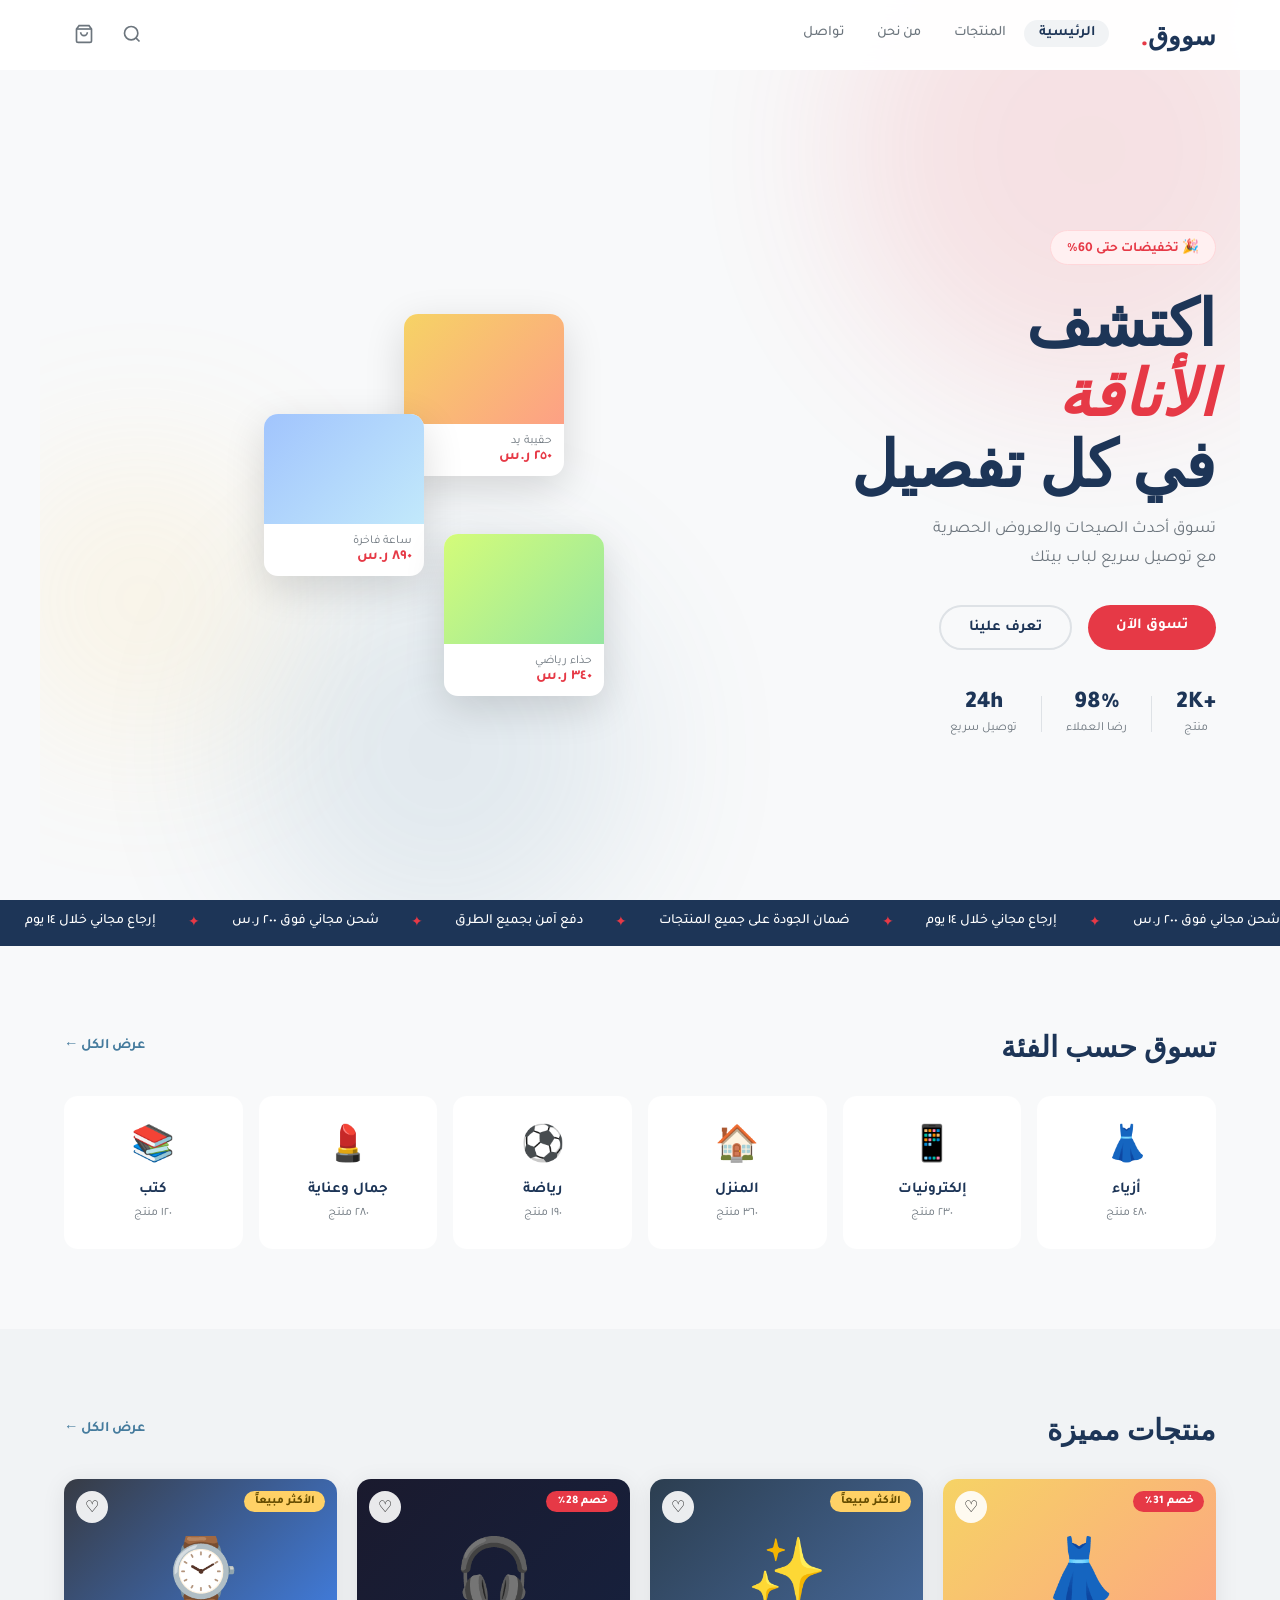
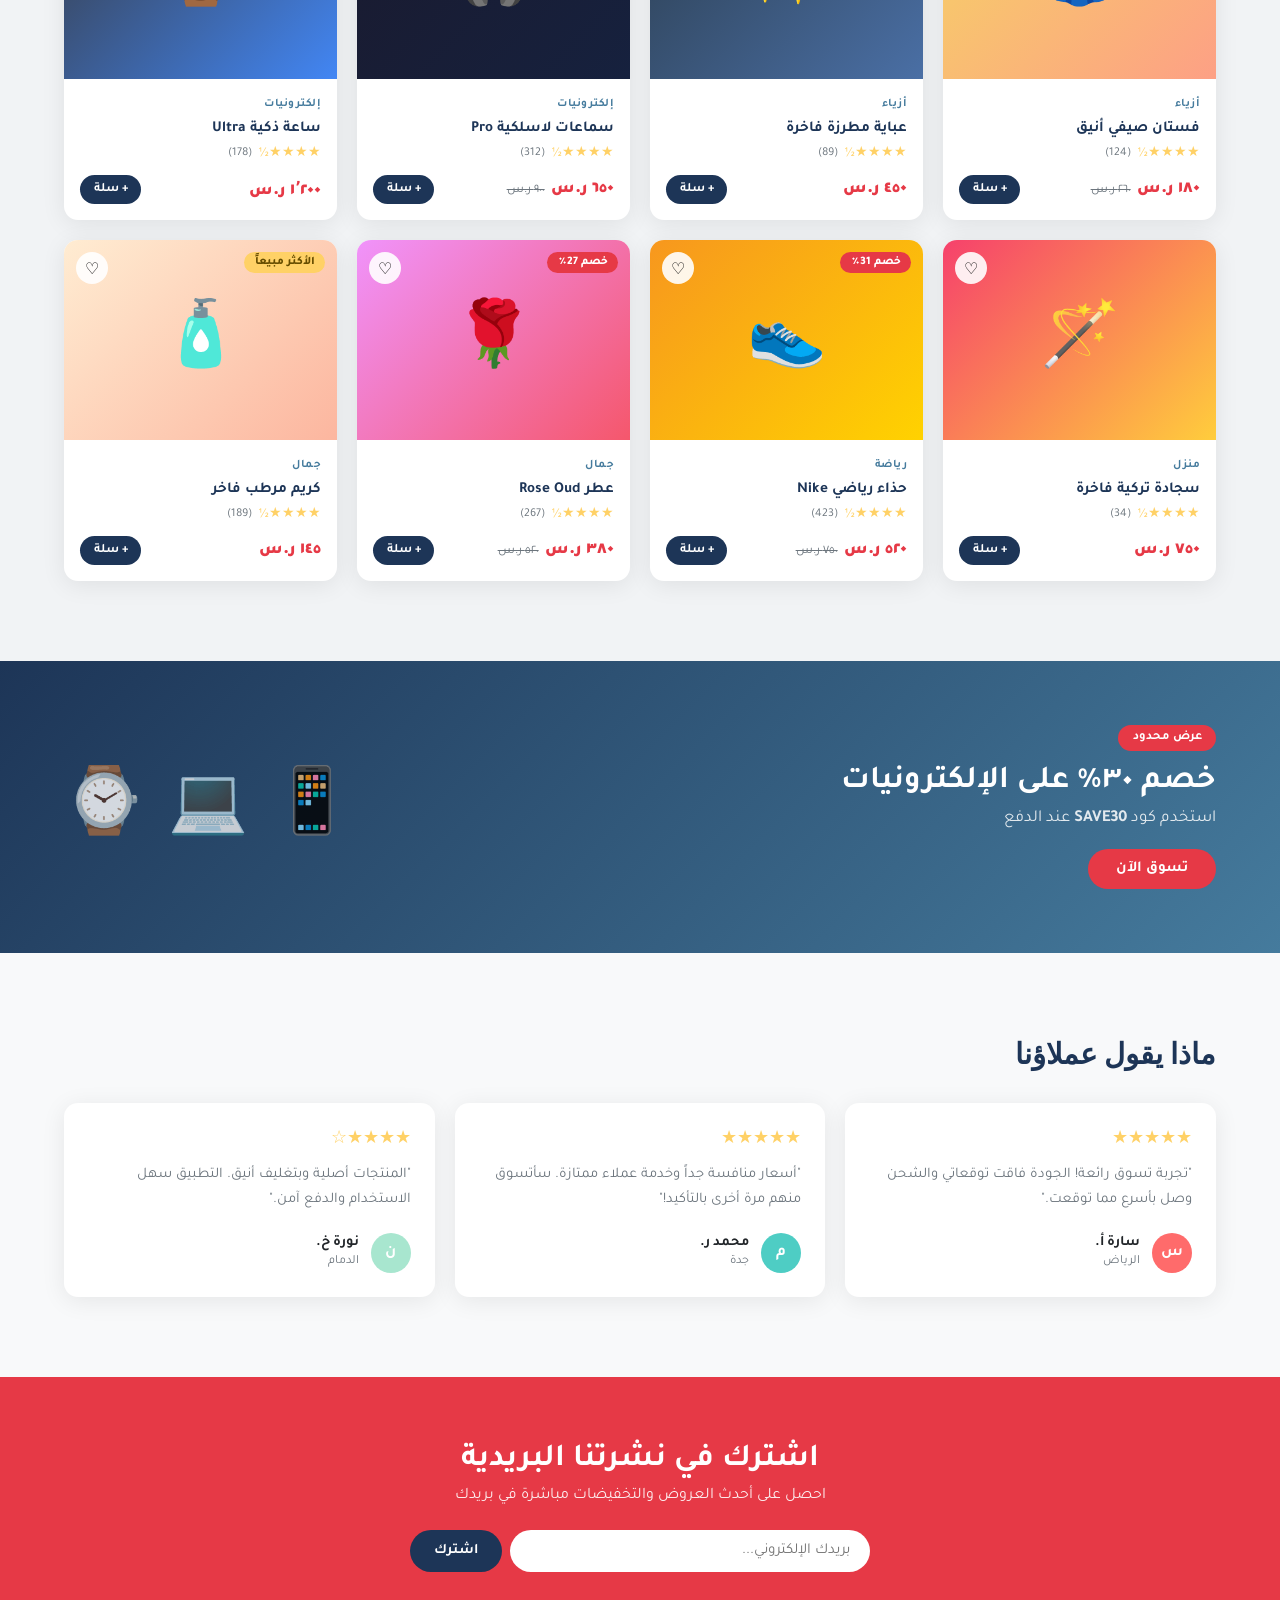
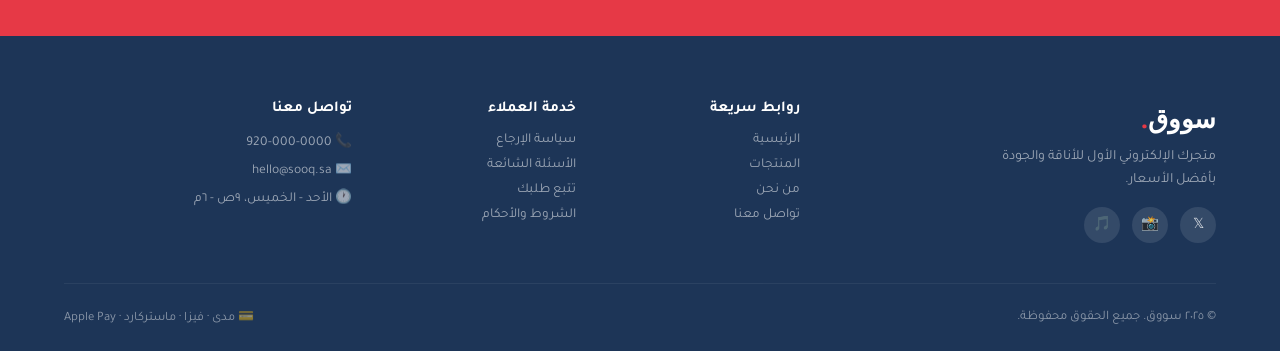
==== index.html @ a0057a0e "Add files via upload" ====
<!DOCTYPE html>
<html lang="ar" dir="rtl">
<head>
<meta charset="UTF-8">
<meta name="viewport" content="width=device-width, initial-scale=1.0">
<title>سووق — متجرك الإلكتروني</title>
<link rel="preconnect" href="https://fonts.googleapis.com">
<link href="https://fonts.googleapis.com/css2?family=Tajawal:wght@400;500;700;900&family=Playfair+Display:ital@0;1&display=swap" rel="stylesheet">
<link rel="stylesheet" href="style.css">
</head>
<body>

<!-- ═══ NAVBAR ═══ -->
<nav class="navbar" id="navbar">
  <div class="nav-inner">
    <a href="index.html" class="logo">سووق<span class="logo-dot">.</span></a>
    <ul class="nav-links">
      <li><a href="index.html" class="active">الرئيسية</a></li>
      <li><a href="products.html">المنتجات</a></li>
      <li><a href="about.html">من نحن</a></li>
      <li><a href="contact.html">تواصل</a></li>
    </ul>
    <div class="nav-actions">
      <button class="icon-btn" onclick="toggleSearch()" aria-label="بحث">
        <svg width="20" height="20" viewBox="0 0 24 24" fill="none" stroke="currentColor" stroke-width="2"><circle cx="11" cy="11" r="8"/><path d="m21 21-4.35-4.35"/></svg>
      </button>
      <a href="cart.html" class="icon-btn cart-btn" aria-label="السلة">
        <svg width="20" height="20" viewBox="0 0 24 24" fill="none" stroke="currentColor" stroke-width="2"><path d="M6 2 3 6v14a2 2 0 0 0 2 2h14a2 2 0 0 0 2-2V6l-3-4z"/><line x1="3" y1="6" x2="21" y2="6"/><path d="M16 10a4 4 0 0 1-8 0"/></svg>
        <span class="cart-badge" id="cart-count">0</span>
      </a>
      <button class="hamburger" id="hamburger" onclick="toggleMenu()">
        <span></span><span></span><span></span>
      </button>
    </div>
  </div>
  <div class="search-bar" id="search-bar">
    <input type="text" placeholder="ابحث عن منتجاتك..." id="search-input" oninput="liveSearch(this.value)">
    <div class="search-results" id="search-results"></div>
  </div>
  <div class="mobile-menu" id="mobile-menu">
    <a href="index.html">الرئيسية</a>
    <a href="products.html">المنتجات</a>
    <a href="about.html">من نحن</a>
    <a href="contact.html">تواصل</a>
  </div>
</nav>

<!-- ═══ HERO ═══ -->
<section class="hero">
  <div class="hero-bg">
    <div class="hero-shape s1"></div>
    <div class="hero-shape s2"></div>
    <div class="hero-shape s3"></div>
  </div>
  <div class="hero-content">
    <span class="hero-tag">🎉 تخفيضات حتى 60%</span>
    <h1 class="hero-title">اكتشف<br><em>الأناقة</em><br>في كل تفصيل</h1>
    <p class="hero-sub">تسوق أحدث الصيحات والعروض الحصرية<br>مع توصيل سريع لباب بيتك</p>
    <div class="hero-btns">
      <a href="products.html" class="btn-primary">تسوق الآن</a>
      <a href="about.html" class="btn-ghost">تعرف علينا</a>
    </div>
    <div class="hero-stats">
      <div class="hstat"><span>+2K</span><small>منتج</small></div>
      <div class="hstat-divider"></div>
      <div class="hstat"><span>98%</span><small>رضا العملاء</small></div>
      <div class="hstat-divider"></div>
      <div class="hstat"><span>24h</span><small>توصيل سريع</small></div>
    </div>
  </div>
  <div class="hero-visual">
    <div class="hero-card hc1">
      <div class="hc-img" style="background:linear-gradient(135deg,#f6d365,#fda085)"></div>
      <div class="hc-info"><span>حقيبة يد</span><strong>٢٥٠ ر.س</strong></div>
    </div>
    <div class="hero-card hc2">
      <div class="hc-img" style="background:linear-gradient(135deg,#a1c4fd,#c2e9fb)"></div>
      <div class="hc-info"><span>ساعة فاخرة</span><strong>٨٩٠ ر.س</strong></div>
    </div>
    <div class="hero-card hc3">
      <div class="hc-img" style="background:linear-gradient(135deg,#d4fc79,#96e6a1)"></div>
      <div class="hc-info"><span>حذاء رياضي</span><strong>٣٤٠ ر.س</strong></div>
    </div>
  </div>
</section>

<!-- ═══ MARQUEE ═══ -->
<div class="marquee-wrap">
  <div class="marquee-track">
    <span>شحن مجاني فوق ٢٠٠ ر.س</span><span class="sep">✦</span>
    <span>إرجاع مجاني خلال ١٤ يوم</span><span class="sep">✦</span>
    <span>ضمان الجودة على جميع المنتجات</span><span class="sep">✦</span>
    <span>دفع آمن بجميع الطرق</span><span class="sep">✦</span>
    <span>شحن مجاني فوق ٢٠٠ ر.س</span><span class="sep">✦</span>
    <span>إرجاع مجاني خلال ١٤ يوم</span><span class="sep">✦</span>
    <span>ضمان الجودة على جميع المنتجات</span><span class="sep">✦</span>
    <span>دفع آمن بجميع الطرق</span><span class="sep">✦</span>
  </div>
</div>

<!-- ═══ CATEGORIES ═══ -->
<section class="section categories-section">
  <div class="container">
    <div class="section-head">
      <h2>تسوق حسب الفئة</h2>
      <a href="products.html" class="see-all">عرض الكل ←</a>
    </div>
    <div class="categories-grid">
      <a href="products.html?cat=fashion" class="cat-card" style="--cat-clr:#FF6B6B">
        <div class="cat-icon">👗</div>
        <h3>أزياء</h3>
        <span>٤٨٠ منتج</span>
      </a>
      <a href="products.html?cat=electronics" class="cat-card" style="--cat-clr:#4ECDC4">
        <div class="cat-icon">📱</div>
        <h3>إلكترونيات</h3>
        <span>٢٣٠ منتج</span>
      </a>
      <a href="products.html?cat=home" class="cat-card" style="--cat-clr:#FFE66D">
        <div class="cat-icon">🏠</div>
        <h3>المنزل</h3>
        <span>٣٦٠ منتج</span>
      </a>
      <a href="products.html?cat=sports" class="cat-card" style="--cat-clr:#A8E6CF">
        <div class="cat-icon">⚽</div>
        <h3>رياضة</h3>
        <span>١٩٠ منتج</span>
      </a>
      <a href="products.html?cat=beauty" class="cat-card" style="--cat-clr:#DDA0DD">
        <div class="cat-icon">💄</div>
        <h3>جمال وعناية</h3>
        <span>٢٨٠ منتج</span>
      </a>
      <a href="products.html?cat=books" class="cat-card" style="--cat-clr:#F0B27A">
        <div class="cat-icon">📚</div>
        <h3>كتب</h3>
        <span>١٢٠ منتج</span>
      </a>
    </div>
  </div>
</section>

<!-- ═══ FEATURED PRODUCTS ═══ -->
<section class="section" style="background:var(--bg2)">
  <div class="container">
    <div class="section-head">
      <h2>منتجات مميزة</h2>
      <a href="products.html" class="see-all">عرض الكل ←</a>
    </div>
    <div class="products-grid" id="featured-grid"></div>
  </div>
</section>

<!-- ═══ BANNER ═══ -->
<section class="promo-banner">
  <div class="container">
    <div class="promo-inner">
      <div class="promo-text">
        <span class="promo-tag">عرض محدود</span>
        <h2>خصم ٣٠٪ على الإلكترونيات</h2>
        <p>استخدم كود <strong>SAVE30</strong> عند الدفع</p>
        <a href="products.html?cat=electronics" class="btn-primary">تسوق الآن</a>
      </div>
      <div class="promo-decor">
        <div class="pd1">📱</div>
        <div class="pd2">💻</div>
        <div class="pd3">⌚</div>
      </div>
    </div>
  </div>
</section>

<!-- ═══ TESTIMONIALS ═══ -->
<section class="section">
  <div class="container">
    <div class="section-head"><h2>ماذا يقول عملاؤنا</h2></div>
    <div class="testimonials-grid">
      <div class="tcard">
        <div class="stars">★★★★★</div>
        <p>"تجربة تسوق رائعة! الجودة فاقت توقعاتي والشحن وصل بأسرع مما توقعت."</p>
        <div class="tcard-author">
          <div class="avatar" style="background:#FF6B6B">س</div>
          <div><strong>سارة أ.</strong><small>الرياض</small></div>
        </div>
      </div>
      <div class="tcard">
        <div class="stars">★★★★★</div>
        <p>"أسعار منافسة جداً وخدمة عملاء ممتازة. سأتسوق منهم مرة أخرى بالتأكيد!"</p>
        <div class="tcard-author">
          <div class="avatar" style="background:#4ECDC4">م</div>
          <div><strong>محمد ر.</strong><small>جدة</small></div>
        </div>
      </div>
      <div class="tcard">
        <div class="stars">★★★★☆</div>
        <p>"المنتجات أصلية وبتغليف أنيق. التطبيق سهل الاستخدام والدفع آمن."</p>
        <div class="tcard-author">
          <div class="avatar" style="background:#A8E6CF">ن</div>
          <div><strong>نورة خ.</strong><small>الدمام</small></div>
        </div>
      </div>
    </div>
  </div>
</section>

<!-- ═══ NEWSLETTER ═══ -->
<section class="newsletter-section">
  <div class="container">
    <div class="newsletter-inner">
      <h2>اشترك في نشرتنا البريدية</h2>
      <p>احصل على أحدث العروض والتخفيضات مباشرة في بريدك</p>
      <form class="newsletter-form" onsubmit="subscribeNewsletter(event)">
        <input type="email" placeholder="بريدك الإلكتروني..." required>
        <button type="submit">اشترك</button>
      </form>
    </div>
  </div>
</section>

<!-- ═══ FOOTER ═══ -->
<footer class="footer">
  <div class="container">
    <div class="footer-grid">
      <div class="footer-brand">
        <div class="logo">سووق<span class="logo-dot">.</span></div>
        <p>متجرك الإلكتروني الأول للأناقة والجودة بأفضل الأسعار.</p>
        <div class="socials">
          <a href="#" aria-label="تويتر">𝕏</a>
          <a href="#" aria-label="انستغرام">📸</a>
          <a href="#" aria-label="تيكتوك">🎵</a>
        </div>
      </div>
      <div class="footer-col">
        <h4>روابط سريعة</h4>
        <a href="index.html">الرئيسية</a>
        <a href="products.html">المنتجات</a>
        <a href="about.html">من نحن</a>
        <a href="contact.html">تواصل معنا</a>
      </div>
      <div class="footer-col">
        <h4>خدمة العملاء</h4>
        <a href="#">سياسة الإرجاع</a>
        <a href="#">الأسئلة الشائعة</a>
        <a href="#">تتبع طلبك</a>
        <a href="#">الشروط والأحكام</a>
      </div>
      <div class="footer-col">
        <h4>تواصل معنا</h4>
        <p>📞 920-000-0000</p>
        <p>✉️ hello@sooq.sa</p>
        <p>🕐 الأحد - الخميس، ٩ص - ٦م</p>
      </div>
    </div>
    <div class="footer-bottom">
      <p>© ٢٠٢٥ سووق. جميع الحقوق محفوظة.</p>
      <div class="pay-icons">💳 مدى · فيزا · ماستركارد · Apple Pay</div>
    </div>
  </div>
</footer>

<!-- Toast -->
<div id="toast" class="toast"></div>

<script src="data.js"></script>
<script src="app.js"></script>
<script>
  renderFeatured();
</script>
</body>
</html>
---- style.css ----
/* ═══════════════════════════════════════
   سووق — style.css
   ═══════════════════════════════════════ */

:root {
  --accent: #E63946;
  --accent2: #457B9D;
  --dark: #1D3557;
  --bg: #F8F9FA;
  --bg2: #F1F3F5;
  --white: #FFFFFF;
  --text: #212529;
  --text2: #6C757D;
  --border: #DEE2E6;
  --radius: 14px;
  --radius-sm: 8px;
  --shadow: 0 4px 24px rgba(0,0,0,0.08);
  --shadow-hover: 0 12px 40px rgba(0,0,0,0.14);
  --nav-h: 68px;
  --font: 'Tajawal', sans-serif;
  --font-display: 'Playfair Display', serif;
}

* { box-sizing: border-box; margin: 0; padding: 0; }
html { scroll-behavior: smooth; }
body { font-family: var(--font); background: var(--bg); color: var(--text); direction: rtl; }
img { max-width: 100%; }
a { text-decoration: none; color: inherit; }

/* ═══ NAVBAR ═══ */
.navbar {
  position: fixed; top: 0; right: 0; left: 0; z-index: 100;
  background: rgba(255,255,255,0.95);
  backdrop-filter: blur(16px);
  border-bottom: 1px solid transparent;
  transition: border-color .3s, box-shadow .3s;
}
.navbar.scrolled { border-color: var(--border); box-shadow: 0 2px 20px rgba(0,0,0,0.07); }

.nav-inner {
  max-width: 1200px; margin: 0 auto;
  display: flex; align-items: center; gap: 2rem;
  height: var(--nav-h); padding: 0 1.5rem;
}

.logo {
  font-family: var(--font-display);
  font-size: 1.6rem; font-weight: 700;
  color: var(--dark); white-space: nowrap;
}
.logo-dot { color: var(--accent); }

.nav-links {
  display: flex; list-style: none; gap: .25rem; flex: 1;
}
.nav-links a {
  padding: .4rem .9rem; border-radius: 99px;
  font-size: .9rem; font-weight: 500; color: var(--text2);
  transition: all .2s;
}
.nav-links a:hover, .nav-links a.active { background: var(--bg2); color: var(--dark); }
.nav-links a.active { font-weight: 700; }

.nav-actions { display: flex; align-items: center; gap: .5rem; }

.icon-btn {
  width: 40px; height: 40px; border-radius: 50%;
  border: none; background: transparent; cursor: pointer;
  display: flex; align-items: center; justify-content: center;
  color: var(--text2); transition: all .2s; position: relative;
}
.icon-btn:hover { background: var(--bg2); color: var(--dark); }

.cart-btn { text-decoration: none; }
.cart-badge {
  position: absolute; top: 2px; left: 2px;
  min-width: 18px; height: 18px; border-radius: 99px;
  background: var(--accent); color: #fff;
  font-size: .65rem; font-weight: 700;
  display: flex; align-items: center; justify-content: center;
  padding: 0 4px;
}

.hamburger {
  display: none; flex-direction: column; gap: 5px;
  background: none; border: none; cursor: pointer; padding: 4px;
}
.hamburger span { display: block; width: 22px; height: 2px; background: var(--text); border-radius: 2px; transition: all .3s; }
.hamburger.open span:nth-child(1) { transform: translateY(7px) rotate(45deg); }
.hamburger.open span:nth-child(2) { opacity: 0; }
.hamburger.open span:nth-child(3) { transform: translateY(-7px) rotate(-45deg); }

/* Search */
.search-bar {
  max-height: 0; overflow: hidden; transition: max-height .35s ease;
  background: var(--white); border-top: 1px solid transparent; position: relative;
}
.search-bar.open { max-height: 300px; border-color: var(--border); }
.search-bar input {
  width: 100%; padding: 1rem 1.5rem;
  border: none; outline: none; font-family: var(--font);
  font-size: 1rem; background: transparent;
}
.search-results { position: absolute; right: 0; left: 0; background: var(--white); box-shadow: var(--shadow); border-radius: 0 0 var(--radius) var(--radius); z-index: 10; display: none; }
.sr-item { display: flex; align-items: center; gap: 1rem; padding: .75rem 1.5rem; border-bottom: 1px solid var(--bg2); transition: background .15s; }
.sr-item:hover { background: var(--bg2); }
.sr-emoji { font-size: 1.5rem; }
.sr-name { flex: 1; font-size: .9rem; }
.sr-price { color: var(--accent); font-weight: 700; font-size: .88rem; }
.sr-empty { padding: 1rem 1.5rem; color: var(--text2); font-size: .9rem; }

/* Mobile menu */
.mobile-menu { display: none; flex-direction: column; padding: 1rem 1.5rem; gap: .25rem; border-top: 1px solid var(--border); }
.mobile-menu.open { display: flex; }
.mobile-menu a { padding: .6rem .75rem; border-radius: var(--radius-sm); font-size: .95rem; font-weight: 500; color: var(--text2); }
.mobile-menu a:hover { background: var(--bg2); }

/* ═══ HERO ═══ */
.hero {
  min-height: 100vh; padding-top: var(--nav-h);
  display: grid; grid-template-columns: 1fr 1fr;
  align-items: center; gap: 2rem;
  max-width: 1200px; margin: 0 auto; padding-inline: 1.5rem;
  position: relative; overflow: hidden;
}
.hero-bg { position: absolute; inset: 0; pointer-events: none; z-index: 0; }
.hero-shape {
  position: absolute; border-radius: 50%;
  filter: blur(80px); opacity: .12;
}
.hero-shape.s1 { width: 500px; height: 500px; background: var(--accent); top: -100px; right: -100px; }
.hero-shape.s2 { width: 400px; height: 400px; background: var(--accent2); bottom: -50px; left: 200px; }
.hero-shape.s3 { width: 300px; height: 300px; background: #FFD166; top: 50%; left: -50px; }

.hero-content { position: relative; z-index: 1; }
.hero-tag {
  display: inline-block; margin-bottom: 1.25rem;
  padding: .4rem 1rem; border-radius: 99px;
  background: #FFF0F1; color: var(--accent);
  font-size: .85rem; font-weight: 700; border: 1px solid #ffd7da;
}
.hero-title {
  font-family: var(--font-display); font-size: clamp(2.5rem, 5vw, 4rem);
  line-height: 1.1; color: var(--dark); margin-bottom: 1.25rem;
}
.hero-title em { color: var(--accent); font-style: italic; }
.hero-sub { color: var(--text2); line-height: 1.7; font-size: 1.05rem; margin-bottom: 2rem; }

.hero-btns { display: flex; gap: 1rem; margin-bottom: 2.5rem; flex-wrap: wrap; }

.hero-stats { display: flex; align-items: center; gap: 1.5rem; }
.hstat { text-align: center; }
.hstat span { display: block; font-size: 1.5rem; font-weight: 900; color: var(--dark); }
.hstat small { font-size: .78rem; color: var(--text2); }
.hstat-divider { width: 1px; height: 36px; background: var(--border); }

.hero-visual { position: relative; z-index: 1; height: 420px; }
.hero-card {
  position: absolute; width: 160px;
  background: var(--white); border-radius: var(--radius);
  box-shadow: var(--shadow-hover); overflow: hidden;
  animation: float 4s ease-in-out infinite;
}
.hero-card.hc1 { right: 60px; top: 40px; animation-delay: 0s; }
.hero-card.hc2 { right: 200px; top: 140px; animation-delay: .8s; }
.hero-card.hc3 { right: 20px; top: 260px; animation-delay: 1.6s; }
.hc-img { height: 110px; }
.hc-info { padding: .6rem .75rem; }
.hc-info span { display: block; font-size: .75rem; color: var(--text2); }
.hc-info strong { font-size: .95rem; color: var(--accent); }
@keyframes float { 0%,100%{transform:translateY(0)} 50%{transform:translateY(-12px)} }

/* ═══ MARQUEE ═══ */
.marquee-wrap { background: var(--dark); color: #fff; overflow: hidden; padding: .8rem 0; }
.marquee-track {
  display: flex; gap: 2rem; width: max-content;
  animation: marquee 30s linear infinite;
  font-size: .88rem; font-weight: 500;
}
.sep { color: var(--accent); }
@keyframes marquee { from{transform:translateX(0)} to{transform:translateX(-50%)} }

/* ═══ SECTIONS ═══ */
.section { padding: 5rem 0; }
.container { max-width: 1200px; margin: 0 auto; padding: 0 1.5rem; }

.section-head {
  display: flex; align-items: center; justify-content: space-between;
  margin-bottom: 2rem;
}
.section-head h2 {
  font-family: var(--font-display); font-size: 1.8rem;
  color: var(--dark);
}
.see-all { color: var(--accent2); font-weight: 600; font-size: .9rem; transition: color .2s; }
.see-all:hover { color: var(--accent); }

/* ═══ BUTTONS ═══ */
.btn-primary {
  display: inline-block; padding: .7rem 1.75rem;
  background: var(--accent); color: #fff;
  border: none; border-radius: 99px; cursor: pointer;
  font-family: var(--font); font-size: .95rem; font-weight: 700;
  transition: all .2s; white-space: nowrap;
}
.btn-primary:hover { background: #c62e3a; transform: translateY(-1px); box-shadow: 0 6px 20px rgba(230,57,70,.35); }

.btn-ghost {
  display: inline-block; padding: .7rem 1.75rem;
  background: transparent; color: var(--dark);
  border: 2px solid var(--border); border-radius: 99px;
  font-family: var(--font); font-size: .95rem; font-weight: 600;
  transition: all .2s; white-space: nowrap;
}
.btn-ghost:hover { border-color: var(--dark); background: var(--bg2); }

.btn-outline-full {
  width: 100%; padding: .65rem; background: transparent;
  border: 1.5px solid var(--border); border-radius: var(--radius-sm);
  font-family: var(--font); font-size: .88rem; color: var(--text2);
  cursor: pointer; transition: all .2s;
}
.btn-outline-full:hover { border-color: var(--accent); color: var(--accent); }

.btn-outline-sm {
  padding: .5rem 1.25rem; background: transparent;
  border: 1.5px solid var(--border); border-radius: 99px;
  font-family: var(--font); font-size: .85rem; cursor: pointer;
  transition: all .2s;
}
.btn-outline-sm:hover { border-color: var(--dark); }
.full-btn { width: 100%; justify-content: center; border-radius: var(--radius-sm); }

/* ═══ CATEGORIES ═══ */
.categories-grid {
  display: grid; grid-template-columns: repeat(6, 1fr); gap: 1rem;
}
.cat-card {
  background: var(--white); border-radius: var(--radius);
  padding: 1.5rem 1rem; text-align: center;
  border: 2px solid transparent; transition: all .25s;
  cursor: pointer; display: block;
}
.cat-card:hover { border-color: var(--cat-clr); transform: translateY(-4px); box-shadow: var(--shadow); }
.cat-icon { font-size: 2.2rem; margin-bottom: .6rem; }
.cat-card h3 { font-size: .95rem; font-weight: 700; margin-bottom: .3rem; color: var(--dark); }
.cat-card span { font-size: .78rem; color: var(--text2); }

/* ═══ PRODUCT CARD ═══ */
.products-grid {
  display: grid; grid-template-columns: repeat(auto-fill, minmax(220px, 1fr)); gap: 1.25rem;
}
.products-grid.list-view { grid-template-columns: 1fr; }
.products-grid.list-view .product-card { display: flex; gap: 1rem; }
.products-grid.list-view .pc-thumb { width: 140px; height: 140px; flex-shrink: 0; border-radius: var(--radius-sm) 0 0 var(--radius-sm); }
.products-grid.list-view .pc-body { flex: 1; padding: 1rem; }

.product-card {
  background: var(--white); border-radius: var(--radius);
  overflow: hidden; box-shadow: var(--shadow);
  transition: all .25s; cursor: pointer;
}
.product-card:hover { transform: translateY(-5px); box-shadow: var(--shadow-hover); }
.product-card.mini .pc-thumb { height: 140px; }

.pc-thumb {
  height: 200px; position: relative;
  display: flex; align-items: center; justify-content: center;
}
.pc-emoji { font-size: 4rem; }
.pc-badge {
  position: absolute; top: .75rem; right: .75rem;
  padding: .25rem .65rem; border-radius: 99px;
  font-size: .72rem; font-weight: 800;
}
.badge-sale { background: var(--accent); color: #fff; }
.badge-best { background: #FFD166; color: #664d00; }
.badge-new { background: #4ECDC4; color: #fff; }

.pc-wishlist {
  position: absolute; top: .75rem; left: .75rem;
  width: 32px; height: 32px; border-radius: 50%;
  border: none; background: rgba(255,255,255,.9);
  font-size: 1rem; cursor: pointer; transition: all .2s;
  display: flex; align-items: center; justify-content: center;
}
.pc-wishlist:hover { background: #fff; transform: scale(1.1); }
.pc-wishlist.wishlisted { color: var(--accent); }

.pc-body { padding: 1rem; }
.pc-cat { font-size: .72rem; color: var(--accent2); font-weight: 700; text-transform: uppercase; letter-spacing: .5px; }
.pc-name { font-size: .95rem; font-weight: 700; margin: .3rem 0; color: var(--dark); line-height: 1.3; }
.pc-rating { display: flex; align-items: center; gap: .4rem; margin-bottom: .75rem; }
.stars-sm { color: #FFD166; font-size: .85rem; }
.pc-reviews { font-size: .75rem; color: var(--text2); }

.pc-price-row { display: flex; align-items: center; justify-content: space-between; gap: .5rem; }
.pc-prices { display: flex; align-items: baseline; gap: .4rem; flex-wrap: wrap; }
.pc-price { font-size: 1.05rem; font-weight: 900; color: var(--accent); }
.pc-old-price { font-size: .8rem; color: var(--text2); text-decoration: line-through; }

.add-cart-btn {
  padding: .4rem .85rem; background: var(--dark);
  color: #fff; border: none; border-radius: 99px;
  font-family: var(--font); font-size: .8rem; font-weight: 700;
  cursor: pointer; transition: background .2s; white-space: nowrap;
}
.add-cart-btn:hover { background: var(--accent); }

.no-results {
  grid-column: 1/-1; text-align: center;
  padding: 4rem 1rem; color: var(--text2); font-size: 1rem; line-height: 2;
}

/* ═══ PAGE HERO ═══ */
.page-hero {
  background: linear-gradient(135deg, var(--dark), var(--accent2));
  color: #fff; text-align: center;
  padding: calc(var(--nav-h) + 3rem) 1.5rem 3rem;
}
.page-hero h1 { font-family: var(--font-display); font-size: 2.5rem; margin-bottom: .5rem; }
.page-hero p { opacity: .85; font-size: 1.05rem; }

/* ═══ PRODUCTS LAYOUT ═══ */
.products-layout { display: grid; grid-template-columns: 240px 1fr; gap: 2rem; align-items: start; }

.filters-sidebar {
  background: var(--white); border-radius: var(--radius);
  padding: 1.5rem; box-shadow: var(--shadow);
  position: sticky; top: calc(var(--nav-h) + 1rem);
  display: flex; flex-direction: column; gap: 1.5rem;
}
.filter-block {}
.filter-block h3 {
  font-size: .95rem; font-weight: 700; color: var(--dark);
  margin-bottom: .75rem; padding-bottom: .5rem;
  border-bottom: 1.5px solid var(--bg2);
}
.filter-check {
  display: flex; align-items: center; gap: .6rem;
  font-size: .88rem; color: var(--text2); cursor: pointer;
  padding: .3rem 0; transition: color .15s;
}
.filter-check:hover { color: var(--dark); }
.filter-check input { accent-color: var(--accent); cursor: pointer; }

.price-range { display: flex; flex-direction: column; gap: .5rem; }
.price-range input[type=range] { accent-color: var(--accent); width: 100%; }
.price-display { display: flex; justify-content: space-between; font-size: .8rem; color: var(--text2); }

.products-toolbar {
  display: flex; align-items: center; justify-content: space-between;
  margin-bottom: 1.25rem; flex-wrap: wrap; gap: .5rem;
}
.results-count { font-size: .88rem; color: var(--text2); font-weight: 500; }
.toolbar-right { display: flex; align-items: center; gap: .75rem; }

.toolbar-right select {
  padding: .4rem .75rem; border: 1.5px solid var(--border);
  border-radius: var(--radius-sm); font-family: var(--font);
  font-size: .85rem; cursor: pointer; background: var(--white);
}
.view-toggle { display: flex; gap: 4px; }
.vbtn {
  width: 36px; height: 36px; border: 1.5px solid var(--border);
  border-radius: var(--radius-sm); background: var(--white);
  cursor: pointer; font-size: 1rem; transition: all .15s;
}
.vbtn.active { background: var(--dark); color: #fff; border-color: var(--dark); }

.pagination { display: flex; gap: 6px; justify-content: center; margin-top: 2rem; flex-wrap: wrap; }
.pg-btn {
  width: 38px; height: 38px; border: 1.5px solid var(--border);
  border-radius: var(--radius-sm); background: var(--white);
  cursor: pointer; font-family: var(--font); font-size: .88rem;
  transition: all .15s;
}
.pg-btn:hover { border-color: var(--dark); }
.pg-btn.active { background: var(--accent); border-color: var(--accent); color: #fff; font-weight: 700; }

/* ═══ PROMO BANNER ═══ */
.promo-banner { background: linear-gradient(135deg, #1D3557, #457B9D); color: #fff; padding: 4rem 0; }
.promo-inner { display: flex; align-items: center; justify-content: space-between; gap: 2rem; }
.promo-tag {
  display: inline-block; background: var(--accent); padding: .3rem .9rem;
  border-radius: 99px; font-size: .8rem; font-weight: 700; margin-bottom: .75rem;
}
.promo-text h2 { font-size: 2rem; margin-bottom: .5rem; }
.promo-text p { opacity: .85; margin-bottom: 1.25rem; font-size: 1.05rem; }
.promo-decor { font-size: 4rem; display: flex; gap: 1.5rem; opacity: .8; }
.pd1 { animation: float 3s ease-in-out infinite; }
.pd2 { animation: float 3s ease-in-out infinite .6s; }
.pd3 { animation: float 3s ease-in-out infinite 1.2s; }

/* ═══ TESTIMONIALS ═══ */
.testimonials-grid { display: grid; grid-template-columns: repeat(3, 1fr); gap: 1.25rem; }
.tcard {
  background: var(--white); border-radius: var(--radius);
  padding: 1.5rem; box-shadow: var(--shadow);
}
.stars { color: #FFD166; font-size: 1.1rem; margin-bottom: .75rem; }
.tcard > p { font-size: .92rem; color: var(--text2); line-height: 1.7; margin-bottom: 1.25rem; }
.tcard-author { display: flex; align-items: center; gap: .75rem; }
.avatar {
  width: 40px; height: 40px; border-radius: 50%;
  display: flex; align-items: center; justify-content: center;
  font-size: 1rem; font-weight: 700; color: #fff; flex-shrink: 0;
}
.tcard-author strong { display: block; font-size: .9rem; }
.tcard-author small { font-size: .78rem; color: var(--text2); }

/* ═══ NEWSLETTER ═══ */
.newsletter-section { background: var(--accent); color: #fff; padding: 4rem 0; }
.newsletter-inner { text-align: center; }
.newsletter-inner h2 { font-size: 2rem; margin-bottom: .5rem; }
.newsletter-inner p { opacity: .9; margin-bottom: 1.5rem; font-size: 1rem; }
.newsletter-form { display: flex; max-width: 460px; margin: 0 auto; gap: .5rem; }
.newsletter-form input {
  flex: 1; padding: .75rem 1.25rem; border: none;
  border-radius: 99px; font-family: var(--font); font-size: .95rem;
}
.newsletter-form input:focus { outline: none; }
.newsletter-form button {
  padding: .75rem 1.5rem; background: var(--dark); color: #fff;
  border: none; border-radius: 99px; cursor: pointer;
  font-family: var(--font); font-size: .9rem; font-weight: 700;
  white-space: nowrap;
}

/* ═══ FOOTER ═══ */
.footer { background: var(--dark); color: rgba(255,255,255,.8); padding: 4rem 0 1.5rem; }
.footer-grid { display: grid; grid-template-columns: 2fr 1fr 1fr 1.5fr; gap: 2rem; margin-bottom: 2.5rem; }
.footer-brand .logo { color: #fff; margin-bottom: .75rem; display: block; }
.footer-brand p { font-size: .88rem; line-height: 1.6; max-width: 220px; opacity: .7; margin-bottom: 1rem; }
.socials { display: flex; gap: .75rem; }
.socials a {
  width: 36px; height: 36px; border-radius: 50%;
  background: rgba(255,255,255,.1); display: flex; align-items: center;
  justify-content: center; font-size: .9rem; transition: background .2s;
}
.socials a:hover { background: var(--accent); }
.footer-col h4 { color: #fff; font-size: .95rem; margin-bottom: .85rem; }
.footer-col a, .footer-col p { display: block; font-size: .85rem; opacity: .7; margin-bottom: .5rem; transition: opacity .2s; }
.footer-col a:hover { opacity: 1; }
.footer-bottom {
  border-top: 1px solid rgba(255,255,255,.1); padding-top: 1.5rem;
  display: flex; align-items: center; justify-content: space-between;
  font-size: .82rem; opacity: .6; flex-wrap: wrap; gap: .5rem;
}
.pay-icons { font-size: .8rem; }

/* ═══ CART PAGE ═══ */
.cart-empty {
  flex-direction: column; align-items: center; justify-content: center;
  text-align: center; padding: 5rem 1rem; gap: 1rem;
}
.empty-icon { font-size: 5rem; }
.cart-empty h2 { font-size: 1.8rem; color: var(--dark); }
.cart-empty p { color: var(--text2); }

.cart-layout { display: grid; grid-template-columns: 1fr 380px; gap: 2rem; align-items: start; }

.cart-items-header {
  display: flex; align-items: center; justify-content: space-between;
  margin-bottom: 1rem; padding-bottom: .75rem; border-bottom: 2px solid var(--bg2);
}
.cart-items-header h2 { font-size: 1.3rem; color: var(--dark); }
.clear-cart-btn {
  background: none; border: none; color: var(--text2); cursor: pointer;
  font-family: var(--font); font-size: .85rem; transition: color .15s;
}
.clear-cart-btn:hover { color: var(--accent); }

.cart-item {
  display: flex; align-items: center; gap: 1rem;
  background: var(--white); border-radius: var(--radius);
  padding: 1rem; margin-bottom: .75rem; box-shadow: var(--shadow);
  animation: slideIn .25s ease;
}
@keyframes slideIn { from{opacity:0;transform:translateX(10px)} to{opacity:1;transform:none} }
.ci-thumb {
  width: 70px; height: 70px; border-radius: var(--radius-sm);
  display: flex; align-items: center; justify-content: center;
  font-size: 2rem; flex-shrink: 0;
}
.ci-info { flex: 1; min-width: 0; }
.ci-info h3 { font-size: .95rem; font-weight: 700; color: var(--dark); margin-bottom: .3rem; white-space: nowrap; overflow: hidden; text-overflow: ellipsis; }
.ci-price { font-size: .85rem; color: var(--text2); }
.ci-controls { display: flex; align-items: center; gap: .5rem; }
.qty-btn {
  width: 28px; height: 28px; border-radius: 50%;
  border: 1.5px solid var(--border); background: var(--white);
  cursor: pointer; font-size: 1rem; font-weight: 700; display: flex;
  align-items: center; justify-content: center; transition: all .15s;
}
.qty-btn:hover { border-color: var(--dark); background: var(--dark); color: #fff; }
.qty-val { min-width: 24px; text-align: center; font-weight: 700; font-size: .95rem; }
.ci-total { font-weight: 800; color: var(--accent); font-size: 1rem; min-width: 80px; text-align: left; }
.ci-remove {
  background: none; border: none; cursor: pointer; color: var(--text2);
  font-size: 1.1rem; padding: .25rem; border-radius: 4px; transition: all .15s;
}
.ci-remove:hover { color: var(--accent); background: #FFF0F1; }

.order-summary {
  background: var(--white); border-radius: var(--radius);
  padding: 1.5rem; box-shadow: var(--shadow); position: sticky;
  top: calc(var(--nav-h) + 1rem);
}
.order-summary h3 { font-size: 1.2rem; color: var(--dark); margin-bottom: 1.25rem; padding-bottom: .75rem; border-bottom: 2px solid var(--bg2); }
.summary-row {
  display: flex; justify-content: space-between; align-items: center;
  padding: .5rem 0; font-size: .92rem; color: var(--text2);
}
.summary-total {
  display: flex; justify-content: space-between; align-items: center;
  padding: 1rem 0; margin-top: .5rem;
  border-top: 2px solid var(--dark);
  font-size: 1.15rem; font-weight: 800; color: var(--dark);
}
.text-green { color: #2d9e5a; font-weight: 700; }
.text-red { color: var(--accent); font-weight: 700; }

.promo-section { margin: 1rem 0; padding: 1rem; background: var(--bg2); border-radius: var(--radius-sm); }
.promo-section label { font-size: .8rem; font-weight: 700; color: var(--text2); display: block; margin-bottom: .5rem; }
.promo-input-wrap { display: flex; gap: .5rem; }
.promo-input-wrap input {
  flex: 1; padding: .5rem .75rem; border: 1.5px solid var(--border);
  border-radius: var(--radius-sm); font-family: var(--font); font-size: .9rem;
}
.promo-input-wrap input:focus { outline: none; border-color: var(--accent2); }
.promo-input-wrap button {
  padding: .5rem .9rem; background: var(--dark); color: #fff;
  border: none; border-radius: var(--radius-sm); cursor: pointer;
  font-family: var(--font); font-size: .85rem; font-weight: 700;
}
.promo-msg { font-size: .8rem; margin-top: .4rem; }
.promo-msg.success { color: #2d9e5a; }
.promo-msg.error { color: var(--accent); }
.promo-hint { font-size: .75rem; color: var(--text2); margin-top: .25rem; }

.continue-shopping { display: block; text-align: center; font-size: .85rem; color: var(--text2); margin-top: .75rem; }
.continue-shopping:hover { color: var(--accent2); }

.trust-badges { display: flex; justify-content: space-around; margin-top: 1.25rem; padding-top: 1rem; border-top: 1px solid var(--bg2); }
.tbadge { display: flex; flex-direction: column; align-items: center; gap: .25rem; }
.tbadge span { font-size: 1.3rem; }
.tbadge small { font-size: .7rem; color: var(--text2); }

/* ═══ ABOUT PAGE ═══ */
.about-hero { background: linear-gradient(135deg, #1D3557, #E63946); }

.about-mission { display: grid; grid-template-columns: 1fr 1fr; gap: 3rem; align-items: center; }
.section-tag {
  display: inline-block; padding: .3rem .9rem; border-radius: 99px;
  background: #FFF0F1; color: var(--accent); font-size: .8rem;
  font-weight: 700; margin-bottom: 1rem;
}
.mission-text h2 { font-size: 1.8rem; color: var(--dark); margin-bottom: 1rem; }
.mission-text p { color: var(--text2); line-height: 1.8; margin-bottom: .75rem; font-size: .95rem; }

.mission-stats { display: grid; grid-template-columns: 1fr 1fr; gap: 1rem; }
.mstat {
  background: var(--white); border-radius: var(--radius); padding: 1.5rem;
  text-align: center; box-shadow: var(--shadow);
}
.mstat span { display: block; font-size: 2rem; font-weight: 900; color: var(--accent); font-family: var(--font-display); }
.mstat p { font-size: .85rem; color: var(--text2); margin-top: .3rem; }

.values-grid { display: grid; grid-template-columns: repeat(4, 1fr); gap: 1.25rem; }
.value-card {
  background: var(--white); border-radius: var(--radius); padding: 1.5rem;
  box-shadow: var(--shadow); text-align: center;
}
.value-icon { font-size: 2.5rem; margin-bottom: 1rem; }
.value-card h3 { font-size: 1rem; font-weight: 700; color: var(--dark); margin-bottom: .5rem; }
.value-card p { font-size: .85rem; color: var(--text2); line-height: 1.6; }

.team-grid { display: grid; grid-template-columns: repeat(4, 1fr); gap: 1.5rem; }
.team-card { text-align: center; }
.team-avatar {
  width: 100px; height: 100px; border-radius: 50%; margin: 0 auto 1rem;
  display: flex; align-items: center; justify-content: center;
  font-size: 2.5rem; font-weight: 700; color: #fff;
}
.team-card h3 { font-size: 1rem; font-weight: 700; color: var(--dark); margin-bottom: .3rem; }
.team-card span { font-size: .82rem; color: var(--text2); }

.timeline { max-width: 700px; margin: 0 auto; position: relative; }
.timeline::before { content:''; position:absolute; right:20px; top:0; bottom:0; width:2px; background:var(--border); }
.tl-item { display: flex; gap: 1.5rem; margin-bottom: 2rem; position: relative; }
.tl-dot {
  width: 40px; height: 40px; border-radius: 50%; border: 3px solid var(--border);
  background: var(--white); flex-shrink: 0; z-index: 1;
  display: flex; align-items: center; justify-content: center;
}
.active-dot { background: var(--accent); border-color: var(--accent); }
.tl-content { padding: .25rem 0; }
.tl-year {
  display: inline-block; background: var(--dark); color: #fff;
  padding: .2rem .65rem; border-radius: 99px; font-size: .75rem;
  font-weight: 700; margin-bottom: .4rem;
}
.tl-content h3 { font-size: 1rem; font-weight: 700; color: var(--dark); margin-bottom: .3rem; }
.tl-content p { font-size: .88rem; color: var(--text2); line-height: 1.6; }

/* ═══ CONTACT PAGE ═══ */
.contact-layout { display: grid; grid-template-columns: 1fr 1fr; gap: 3rem; }
.contact-info-col h2 { font-size: 1.7rem; color: var(--dark); margin-bottom: .75rem; }
.contact-info-col > p { color: var(--text2); line-height: 1.7; margin-bottom: 1.5rem; }
.contact-cards { display: flex; flex-direction: column; gap: .75rem; margin-bottom: 2rem; }
.contact-card {
  display: flex; align-items: flex-start; gap: 1rem;
  background: var(--white); border-radius: var(--radius-sm);
  padding: 1rem; box-shadow: var(--shadow);
}
.cc-icon {
  width: 44px; height: 44px; border-radius: var(--radius-sm);
  display: flex; align-items: center; justify-content: center;
  font-size: 1.3rem; flex-shrink: 0;
}
.contact-card h4 { font-size: .9rem; font-weight: 700; color: var(--dark); margin-bottom: .25rem; }
.contact-card p { font-size: .9rem; color: var(--text); }
.contact-card small { font-size: .78rem; color: var(--text2); }

.faq-quick h3 { font-size: 1.1rem; color: var(--dark); margin-bottom: .75rem; }
.faq-item {
  border: 1px solid var(--border); border-radius: var(--radius-sm);
  margin-bottom: .5rem; overflow: hidden;
}
.faq-item summary {
  padding: .75rem 1rem; cursor: pointer; font-size: .9rem;
  font-weight: 600; list-style: none; display: flex;
  align-items: center; justify-content: space-between;
}
.faq-item summary::after { content: '+'; font-size: 1.2rem; color: var(--text2); }
.faq-item[open] summary::after { content: '−'; }
.faq-item p { padding: 0 1rem 1rem; font-size: .88rem; color: var(--text2); line-height: 1.6; }

.contact-form-card {
  background: var(--white); border-radius: var(--radius);
  padding: 2rem; box-shadow: var(--shadow);
}
.contact-form-card h3 { font-size: 1.3rem; color: var(--dark); margin-bottom: 1.5rem; }

.form-row { display: grid; grid-template-columns: 1fr 1fr; gap: 1rem; }
.form-field { display: flex; flex-direction: column; gap: .4rem; margin-bottom: .9rem; }
.form-field label { font-size: .82rem; font-weight: 700; color: var(--text2); }
.form-field input, .form-field select, .form-field textarea {
  padding: .65rem .9rem; border: 1.5px solid var(--border);
  border-radius: var(--radius-sm); font-family: var(--font); font-size: .92rem;
  transition: border-color .15s; background: var(--bg);
}
.form-field input:focus, .form-field select:focus, .form-field textarea:focus {
  outline: none; border-color: var(--accent2); background: var(--white);
}
.form-field textarea { resize: vertical; min-height: 120px; }

.form-success {
  flex-direction: column; align-items: center; text-align: center;
  padding: 2rem; gap: .75rem;
}
.success-icon { font-size: 3.5rem; }
.form-success h3 { font-size: 1.3rem; color: var(--dark); }
.form-success p { color: var(--text2); font-size: .92rem; }

/* ═══ TOAST ═══ */
.toast {
  position: fixed; bottom: 1.5rem; left: 50%; transform: translateX(-50%) translateY(20px);
  background: var(--dark); color: #fff;
  padding: .7rem 1.5rem; border-radius: 99px;
  font-size: .9rem; font-weight: 500; z-index: 999;
  opacity: 0; pointer-events: none; transition: all .3s;
  white-space: nowrap;
}
.toast.show { opacity: 1; transform: translateX(-50%) translateY(0); }

/* ═══ RESPONSIVE ═══ */
@media (max-width: 1024px) {
  .hero { grid-template-columns: 1fr; min-height: auto; padding-top: calc(var(--nav-h) + 2rem); padding-bottom: 3rem; }
  .hero-visual { display: none; }
  .categories-grid { grid-template-columns: repeat(3, 1fr); }
  .footer-grid { grid-template-columns: 1fr 1fr; }
  .products-layout { grid-template-columns: 1fr; }
  .filters-sidebar { position: static; flex-direction: row; flex-wrap: wrap; }
  .filter-block { min-width: 180px; flex: 1; }
  .about-mission { grid-template-columns: 1fr; }
  .contact-layout { grid-template-columns: 1fr; }
  .values-grid { grid-template-columns: repeat(2, 1fr); }
  .team-grid { grid-template-columns: repeat(2, 1fr); }
}

@media (max-width: 768px) {
  .nav-links { display: none; }
  .hamburger { display: flex; }
  .hero-title { font-size: 2.2rem; }
  .categories-grid { grid-template-columns: repeat(2, 1fr); }
  .products-grid { grid-template-columns: repeat(2, 1fr); }
  .testimonials-grid { grid-template-columns: 1fr; }
  .cart-layout { grid-template-columns: 1fr; }
  .promo-inner { flex-direction: column; text-align: center; }
  .newsletter-form { flex-direction: column; }
  .footer-grid { grid-template-columns: 1fr; }
  .form-row { grid-template-columns: 1fr; }
  .section { padding: 3rem 0; }
}

@media (max-width: 480px) {
  .categories-grid { grid-template-columns: repeat(2, 1fr); }
  .products-grid { grid-template-columns: 1fr; }
  .hero-stats { flex-wrap: wrap; justify-content: center; }
  .values-grid { grid-template-columns: 1fr; }
  .team-grid { grid-template-columns: repeat(2, 1fr); }
  .mission-stats { grid-template-columns: 1fr 1fr; }
}
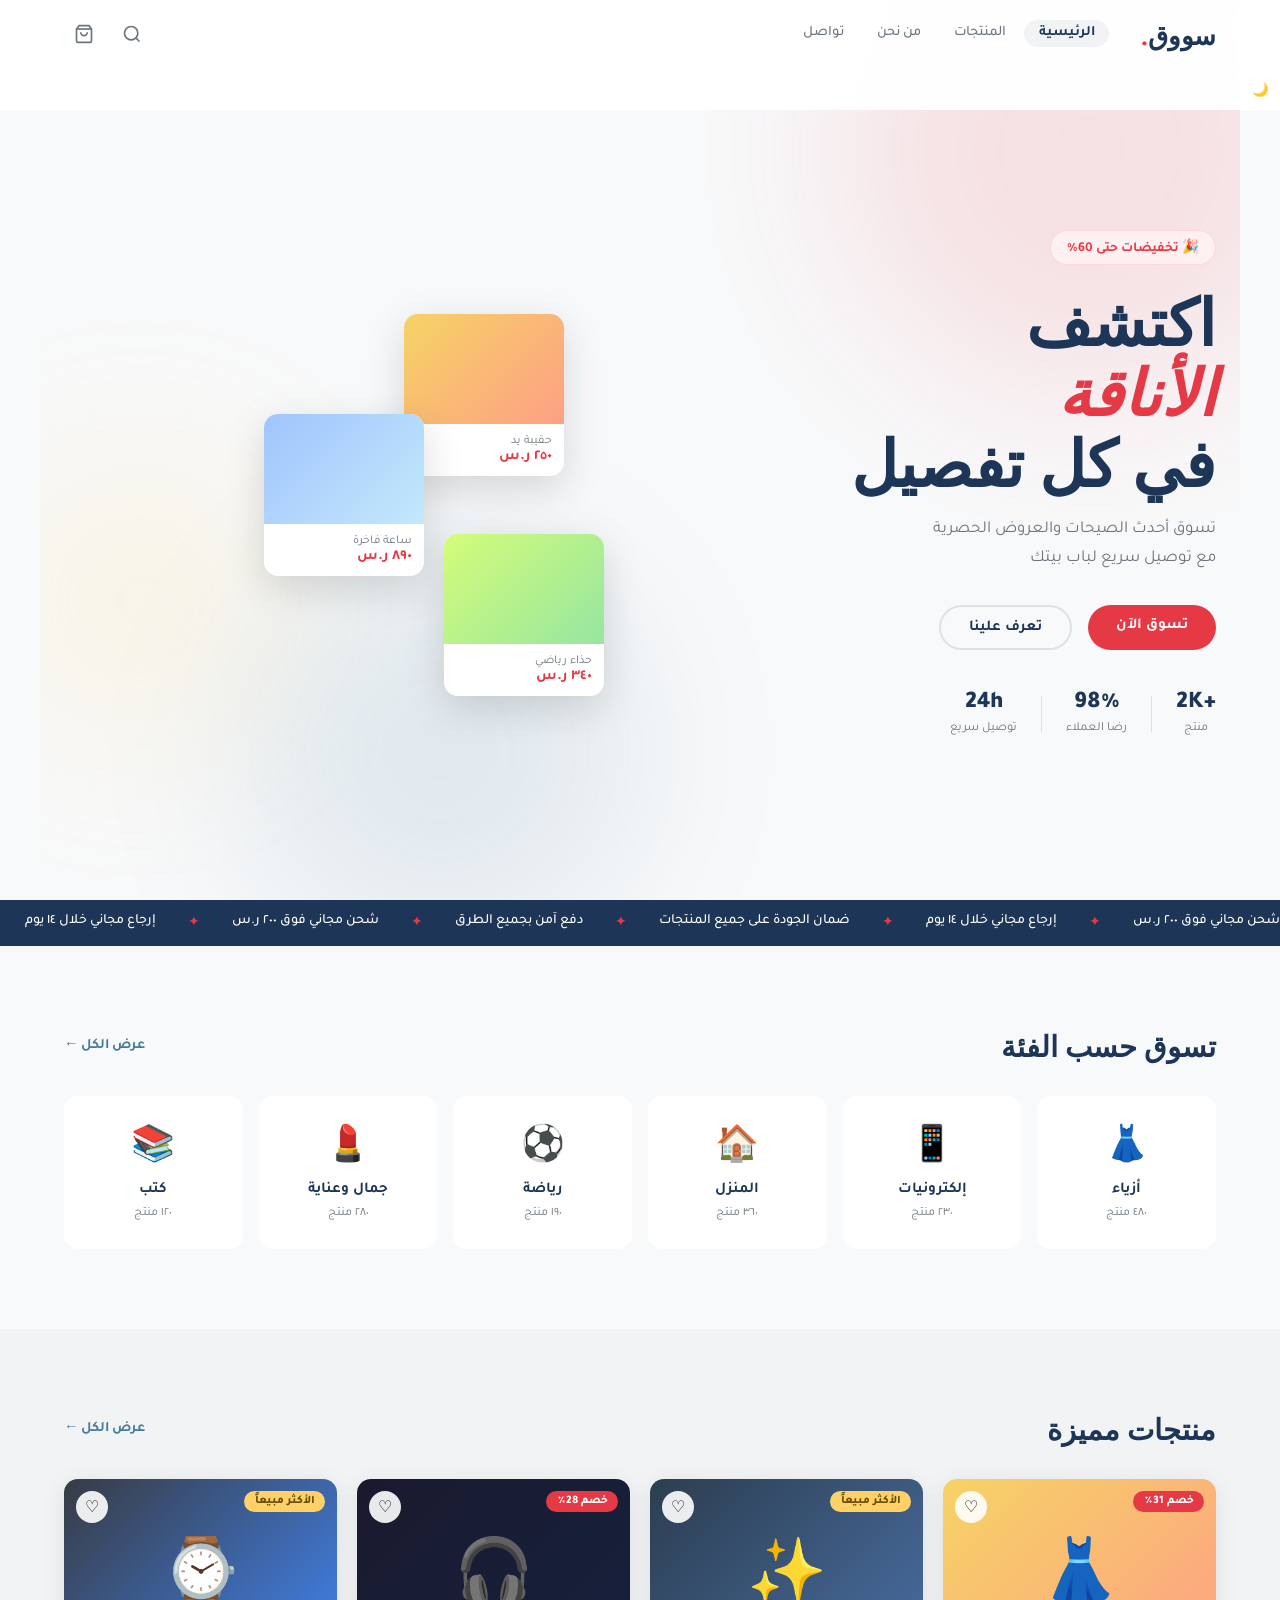
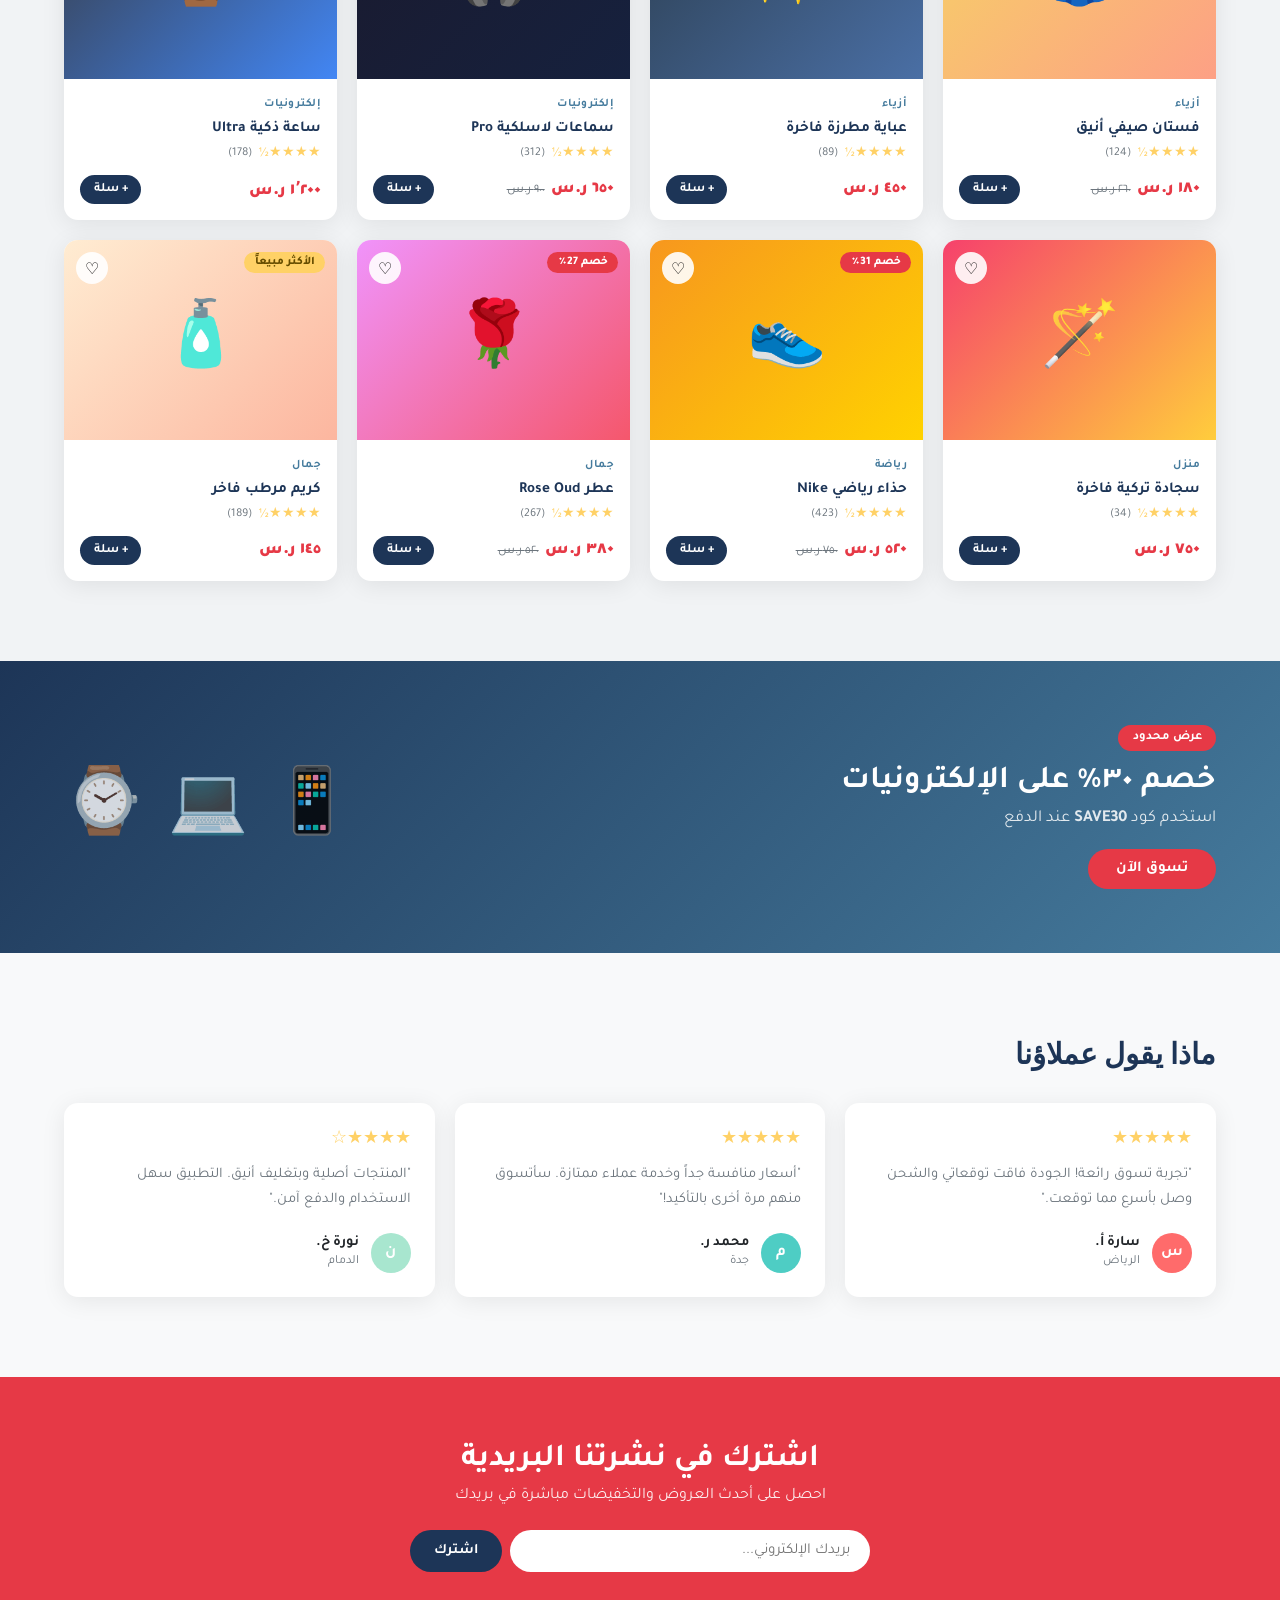
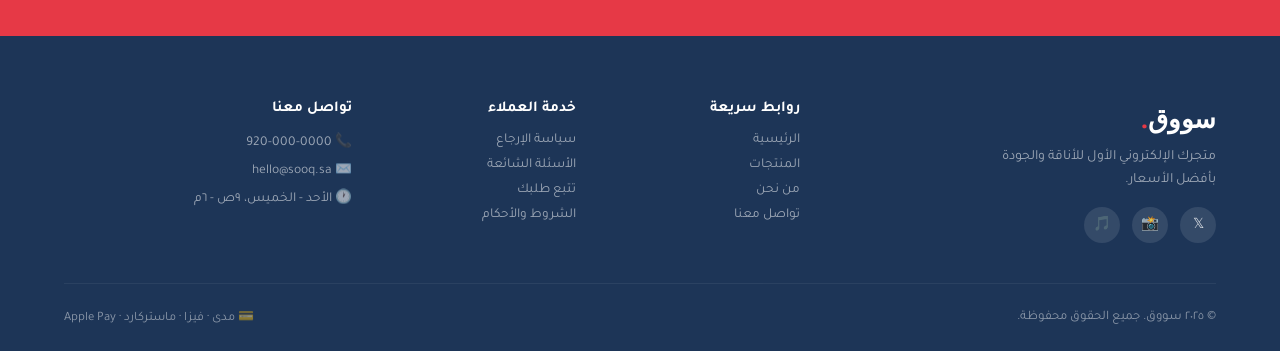
==== commit 0282eeee: "Add dark mode toggle button to navigation" ====
--- a/index.html
+++ b/index.html
@@ -43,6 +43,7 @@
     <a href="about.html">من نحن</a>
     <a href="contact.html">تواصل</a>
   </div>
+  <button class="icon-btn" onclick="toggleDarkMode()" id="dark-mode-btn" aria-label="تبديل الوضع">🌙</button>
 </nav>
 
 <!-- ═══ HERO ═══ -->
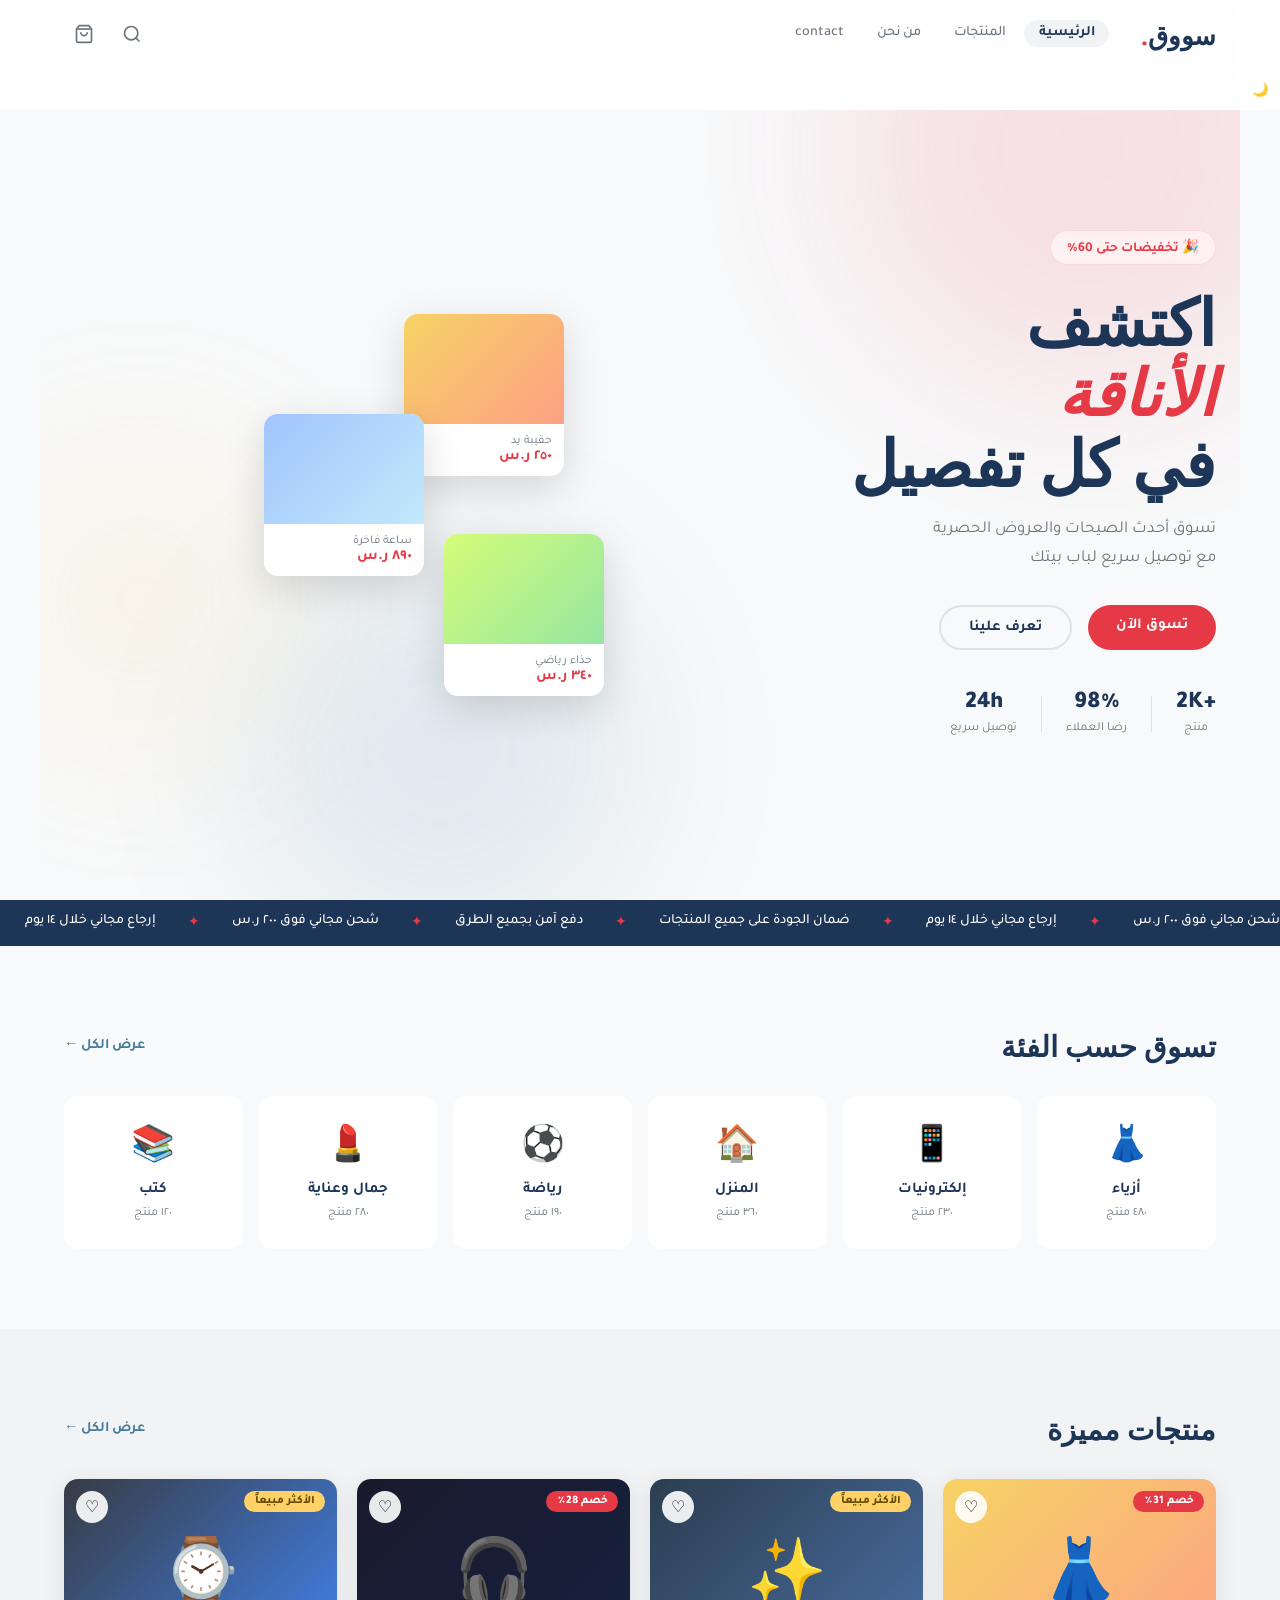
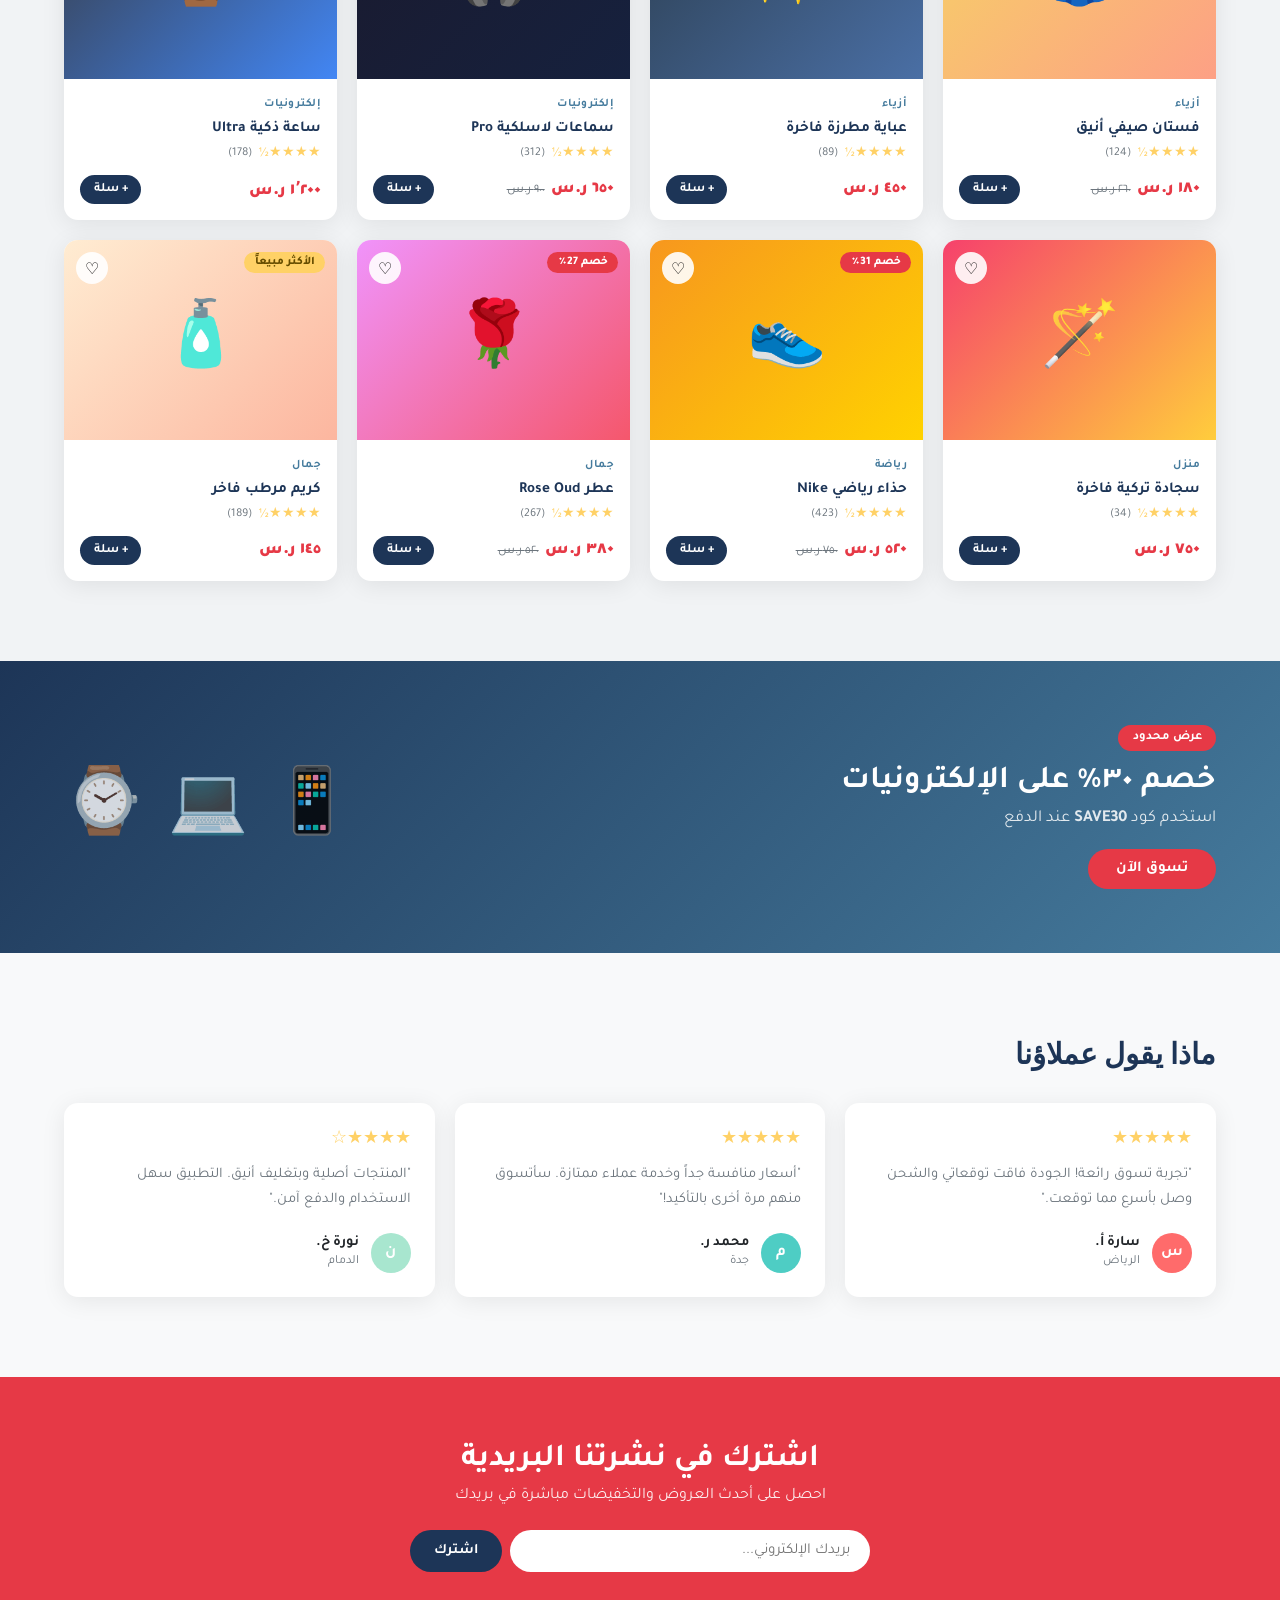
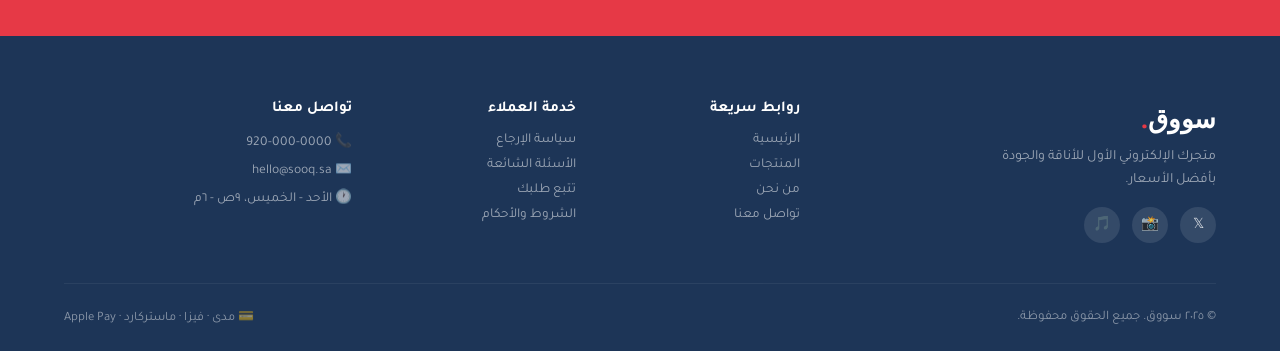
==== commit a09fbfc0: "Change contact link text to 'contact'" ====
--- a/index.html
+++ b/index.html
@@ -18,7 +18,7 @@
       <li><a href="index.html" class="active">الرئيسية</a></li>
       <li><a href="products.html">المنتجات</a></li>
       <li><a href="about.html">من نحن</a></li>
-      <li><a href="contact.html">تواصل</a></li>
+      <li><a href="contact.html">contact</a></li>
     </ul>
     <div class="nav-actions">
       <button class="icon-btn" onclick="toggleSearch()" aria-label="بحث">
--- a/style.css
+++ b/style.css
@@ -713,3 +713,23 @@
   .team-grid { grid-template-columns: repeat(2, 1fr); }
   .mission-stats { grid-template-columns: 1fr 1fr; }
 }
+/* ─── ألوان الوضع الداكن ─── */
+body.dark-theme {
+  --bg: #121212;
+  --bg2: #1e1e1e;
+  --white: #252525;
+  --text: #e0e0e0;
+  --text2: #a0a0a0;
+  --border: #333333;
+}
+body.dark-theme .navbar {
+  background: rgba(25, 25, 25, 0.95);
+}
+body.dark-theme .cat-card, 
+body.dark-theme .product-card, 
+body.dark-theme .tcard, 
+body.dark-theme .contact-card, 
+body.dark-theme .contact-form-card,
+body.dark-theme .order-summary {
+  background: #252525;
+}
